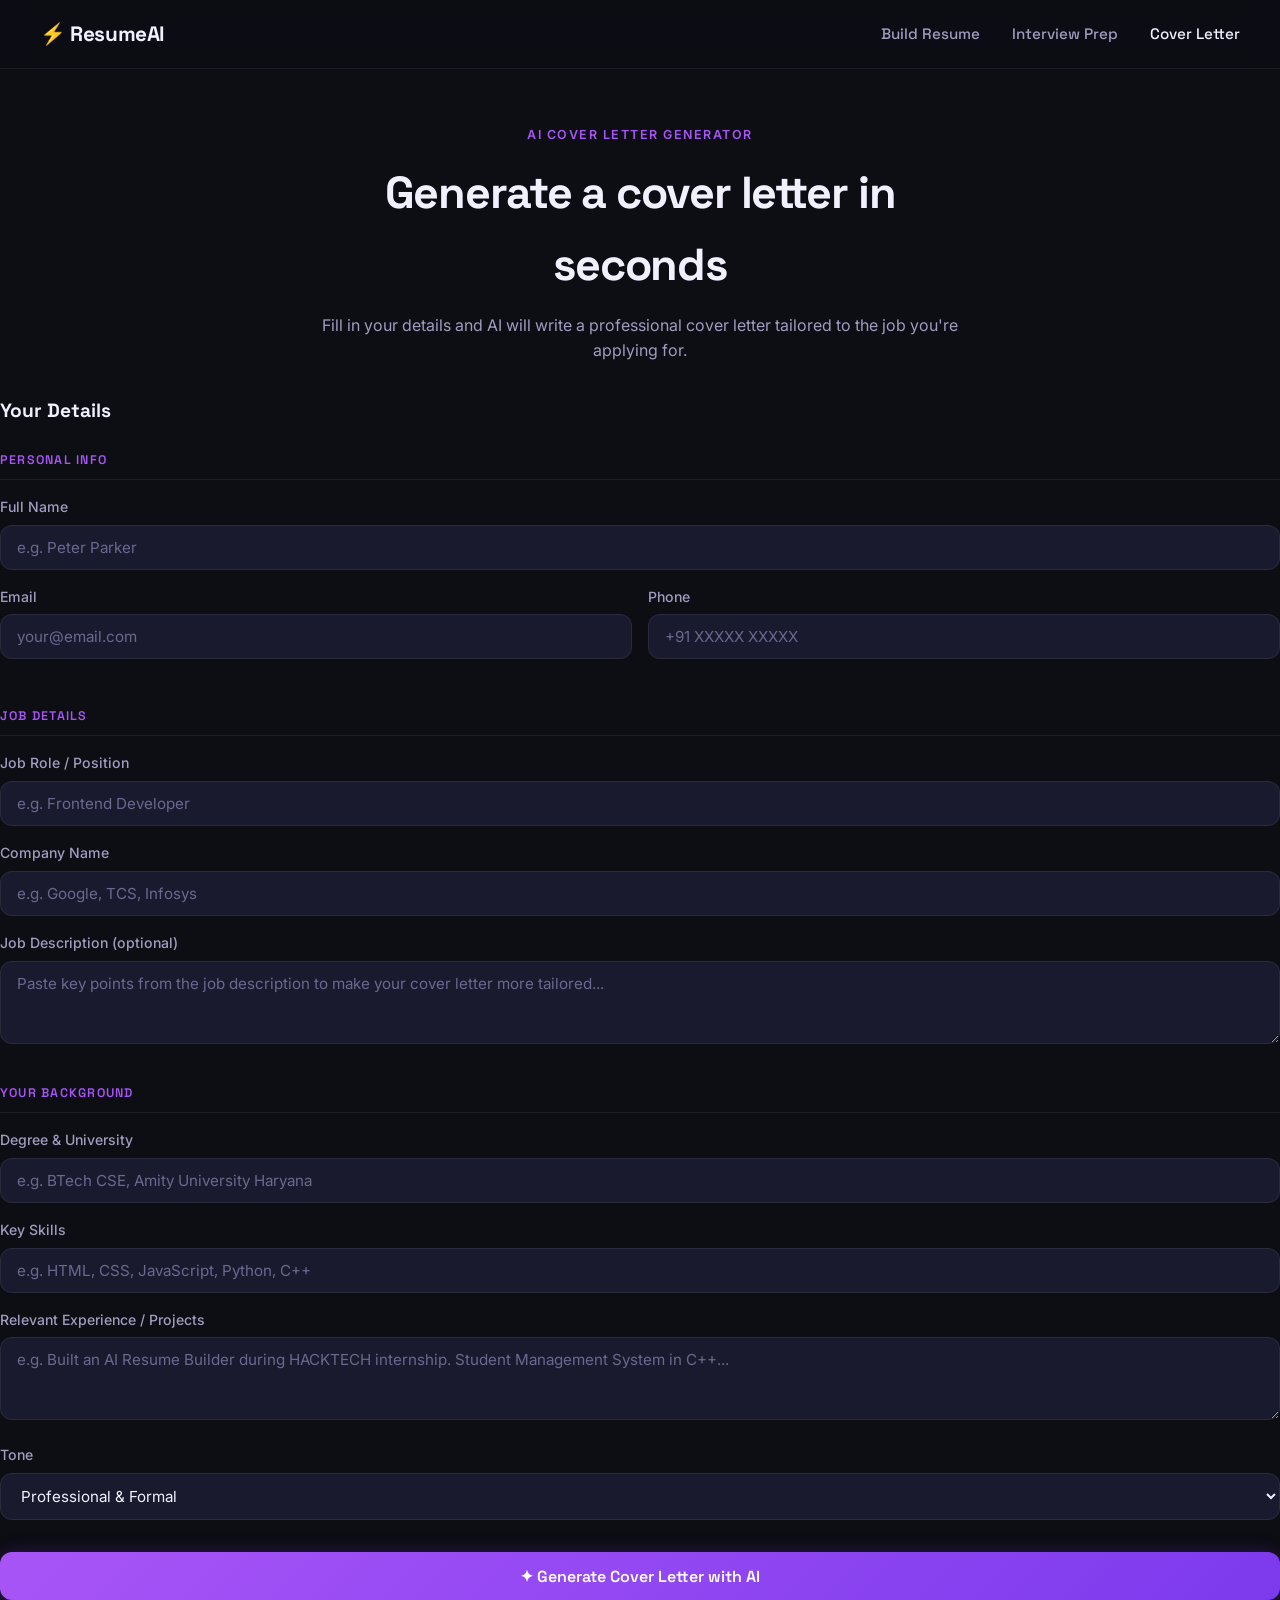
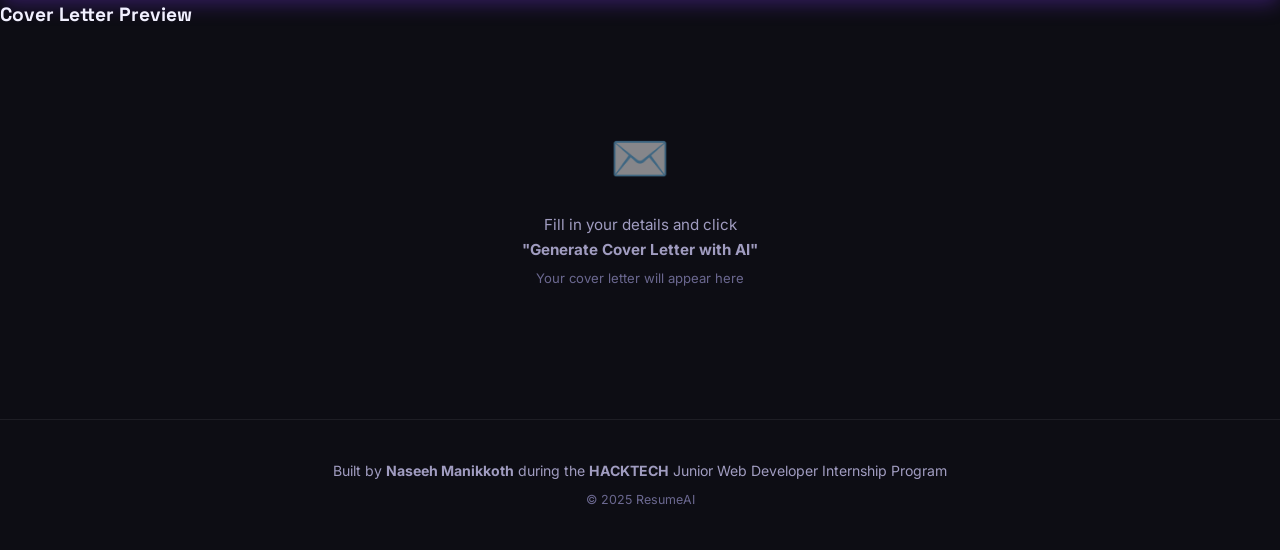
==== cover-letter.html @ a8043002 "Create cover-letter.html" ====
<!DOCTYPE html>
<html lang="en">
<head>
  <meta charset="UTF-8"/>
  <meta name="viewport" content="width=device-width, initial-scale=1.0"/>
  <title>Cover Letter Generator | ResumeAI</title>
  <link rel="stylesheet" href="css/style.css"/>
  <link rel="stylesheet" href="css/cover.css"/>
  <link href="https://fonts.googleapis.com/css2?family=Space+Grotesk:wght@400;500;600;700&family=Inter:wght@300;400;500&display=swap" rel="stylesheet"/>
</head>
<body>

  <!-- NAVBAR -->
  <nav class="navbar">
    <a href="index.html" class="nav-logo">⚡ ResumeAI</a>
    <div class="nav-links">
      <a href="resume-builder.html">Build Resume</a>
      <a href="interview-prep.html">Interview Prep</a>
      <a href="cover-letter.html" class="active">Cover Letter</a>
    </div>
    <div class="hamburger" onclick="toggleMenu()">☰</div>
  </nav>

  <!-- MOBILE MENU -->
  <div class="mobile-menu" id="mobileMenu">
    <a href="resume-builder.html" onclick="toggleMenu()">Build Resume</a>
    <a href="interview-prep.html" onclick="toggleMenu()">Interview Prep</a>
    <a href="cover-letter.html" onclick="toggleMenu()">Cover Letter</a>
  </div>

  <!-- PAGE HEADER -->
  <div class="page-header">
    <p class="section-eyebrow">AI Cover Letter Generator</p>
    <h1>Generate a cover letter in seconds</h1>
    <p class="page-sub">Fill in your details and AI will write a professional cover letter tailored to the job you're applying for.</p>
  </div>

  <!-- MAIN CONTENT -->
  <div class="cover-container">

    <!-- FORM PANEL -->
    <div class="form-panel">
      <h2 class="panel-title">Your Details</h2>

      <!-- Personal Info -->
      <div class="form-section">
        <h3 class="form-section-title">Personal Info</h3>
        <div class="form-group">
          <label for="fullName">Full Name</label>
          <input type="text" id="fullName" placeholder="e.g. Peter Parker"/>
        </div>
        <div class="form-row">
          <div class="form-group">
            <label for="email">Email</label>
            <input type="email" id="email" placeholder="your@email.com"/>
          </div>
          <div class="form-group">
            <label for="phone">Phone</label>
            <input type="text" id="phone" placeholder="+91 XXXXX XXXXX"/>
          </div>
        </div>
      </div>

      <!-- Job Details -->
      <div class="form-section">
        <h3 class="form-section-title">Job Details</h3>
        <div class="form-group">
          <label for="jobRole">Job Role / Position</label>
          <input type="text" id="jobRole" placeholder="e.g. Frontend Developer"/>
        </div>
        <div class="form-group">
          <label for="companyName">Company Name</label>
          <input type="text" id="companyName" placeholder="e.g. Google, TCS, Infosys"/>
        </div>
        <div class="form-group">
          <label for="jobDesc">Job Description (optional)</label>
          <textarea id="jobDesc" rows="3" placeholder="Paste key points from the job description to make your cover letter more tailored..."></textarea>
        </div>
      </div>

      <!-- Your Background -->
      <div class="form-section">
        <h3 class="form-section-title">Your Background</h3>
        <div class="form-group">
          <label for="degree">Degree & University</label>
          <input type="text" id="degree" placeholder="e.g. BTech CSE, Amity University Haryana"/>
        </div>
        <div class="form-group">
          <label for="skills">Key Skills</label>
          <input type="text" id="skills" placeholder="e.g. HTML, CSS, JavaScript, Python, C++"/>
        </div>
        <div class="form-group">
          <label for="experience">Relevant Experience / Projects</label>
          <textarea id="experience" rows="3" placeholder="e.g. Built an AI Resume Builder during HACKTECH internship. Student Management System in C++..."></textarea>
        </div>
        <div class="form-group">
          <label for="tone">Tone</label>
          <select id="tone">
            <option value="professional">Professional & Formal</option>
            <option value="enthusiastic">Enthusiastic & Energetic</option>
            <option value="confident">Confident & Bold</option>
          </select>
        </div>
      </div>

      <button class="btn-primary btn-full" onclick="generateCoverLetter()">
        ✦ Generate Cover Letter with AI
      </button>
    </div>

    <!-- PREVIEW PANEL -->
    <div class="preview-panel">
      <div class="preview-header">
        <h2 class="panel-title">Cover Letter Preview</h2>
        <button class="btn-download" onclick="downloadCoverLetter()" id="downloadBtn" style="display:none;">📥 Download PDF</button>
      </div>

      <!-- Empty State -->
      <div class="empty-state" id="emptyState">
        <div class="empty-icon">✉️</div>
        <p>Fill in your details and click<br/><strong>"Generate Cover Letter with AI"</strong></p>
        <p class="empty-sub">Your cover letter will appear here</p>
      </div>

      <!-- Loading State -->
      <div class="loading-state" id="loadingState" style="display:none;">
        <div class="loader"></div>
        <p>AI is writing your cover letter...</p>
      </div>

      <!-- Cover Letter Output -->
      <div class="cover-output" id="coverOutput" style="display:none;">
        <div id="coverContent"></div>
      </div>
    </div>

  </div>

  <!-- FOOTER -->
  <footer class="footer">
    <p class="footer-credit">Built by <strong>Naseeh Manikkoth</strong> during the <strong>HACKTECH</strong> Junior Web Developer Internship Program</p>
    <p class="footer-copy">© 2025 ResumeAI</p>
  </footer>

  <script src="js/main.js"></script>
  <script src="js/gemini.js"></script>
  <script src="js/cover.js"></script>
</body>
</html>
---- css/style.css ----
/* =============================================
   RESUMEAI — GLOBAL STYLES
   Theme: Purple & Dark (Modern/Techy)
   Fonts: Space Grotesk (display) + Inter (body)
============================================= */

/* --- RESET & BASE --- */
*, *::before, *::after { box-sizing: border-box; margin: 0; padding: 0; }

:root {
  --bg-base:        #0d0d14;
  --bg-surface:     #13131f;
  --bg-card:        #1a1a2e;
  --bg-card-hover:  #1f1f38;
  --purple-bright:  #a855f7;
  --purple-mid:     #7c3aed;
  --purple-soft:    #6d28d9;
  --purple-glow:    rgba(168, 85, 247, 0.15);
  --purple-border:  rgba(168, 85, 247, 0.25);
  --text-primary:   #f1f0ff;
  --text-secondary: #a09cc0;
  --text-muted:     #6b6890;
  --border:         rgba(255,255,255,0.07);
  --border-hover:   rgba(168, 85, 247, 0.4);
  --gradient:       linear-gradient(135deg, #a855f7, #7c3aed);
  --font-display:   'Space Grotesk', sans-serif;
  --font-body:      'Inter', sans-serif;
  --radius:         12px;
  --radius-lg:      20px;
  --transition:     0.2s ease;
}

html { scroll-behavior: smooth; }

body {
  background-color: var(--bg-base);
  color: var(--text-primary);
  font-family: var(--font-body);
  font-size: 16px;
  line-height: 1.6;
  min-height: 100vh;
}

a { color: var(--purple-bright); text-decoration: none; transition: color var(--transition); }
a:hover { color: #c084fc; }

input, select, textarea {
  width: 100%;
  background: var(--bg-card);
  border: 1px solid var(--border);
  border-radius: var(--radius);
  color: var(--text-primary);
  font-family: var(--font-body);
  font-size: 0.95rem;
  padding: 0.75rem 1rem;
  outline: none;
  transition: border-color var(--transition), box-shadow var(--transition);
}
input::placeholder, textarea::placeholder { color: var(--text-muted); }
input:focus, select:focus, textarea:focus {
  border-color: var(--purple-bright);
  box-shadow: 0 0 0 3px var(--purple-glow);
}
select option { background: var(--bg-card); }
textarea { resize: vertical; }

/* --- BUTTONS --- */
.btn-primary {
  display: inline-block;
  background: var(--gradient);
  color: #fff;
  font-family: var(--font-display);
  font-size: 1rem;
  font-weight: 600;
  padding: 0.85rem 2rem;
  border-radius: var(--radius);
  border: none;
  cursor: pointer;
  transition: opacity var(--transition), transform var(--transition), box-shadow var(--transition);
  box-shadow: 0 4px 20px rgba(124, 58, 237, 0.35);
}
.btn-primary:hover {
  opacity: 0.92;
  transform: translateY(-1px);
  box-shadow: 0 6px 28px rgba(124, 58, 237, 0.5);
  color: #fff;
}

.btn-secondary {
  display: inline-block;
  background: transparent;
  color: var(--purple-bright);
  font-family: var(--font-display);
  font-size: 1rem;
  font-weight: 600;
  padding: 0.85rem 2rem;
  border-radius: var(--radius);
  border: 1.5px solid var(--purple-border);
  cursor: pointer;
  transition: background var(--transition), border-color var(--transition);
}
.btn-secondary:hover {
  background: var(--purple-glow);
  border-color: var(--purple-bright);
  color: var(--purple-bright);
}

.btn-full { width: 100%; text-align: center; }

/* --- NAVBAR --- */
.navbar {
  display: flex;
  align-items: center;
  justify-content: space-between;
  padding: 1.1rem 2.5rem;
  background: rgba(13,13,20,0.85);
  backdrop-filter: blur(12px);
  border-bottom: 1px solid var(--border);
  position: sticky;
  top: 0;
  z-index: 100;
}

.nav-logo {
  font-family: var(--font-display);
  font-size: 1.3rem;
  font-weight: 700;
  color: var(--text-primary);
  letter-spacing: -0.02em;
}

.nav-links {
  display: flex;
  align-items: center;
  gap: 2rem;
}
.nav-links a {
  color: var(--text-secondary);
  font-family: var(--font-display);
  font-size: 0.95rem;
  font-weight: 500;
}
.nav-links a:hover, .nav-links a.active { color: var(--text-primary); }
.btn-nav {
  background: var(--gradient);
  color: #fff !important;
  padding: 0.5rem 1.25rem;
  border-radius: var(--radius);
  font-size: 0.9rem !important;
}
.btn-nav:hover { opacity: 0.88; }

.hamburger {
  display: none;
  font-size: 1.5rem;
  cursor: pointer;
  color: var(--text-primary);
}

.mobile-menu {
  display: none;
  flex-direction: column;
  gap: 0;
  background: var(--bg-surface);
  border-bottom: 1px solid var(--border);
}
.mobile-menu a {
  padding: 1rem 2rem;
  color: var(--text-secondary);
  font-family: var(--font-display);
  border-bottom: 1px solid var(--border);
}
.mobile-menu a:hover { color: var(--text-primary); background: var(--bg-card); }
.mobile-menu.open { display: flex; }

/* --- HERO --- */
.hero {
  text-align: center;
  padding: 6rem 2rem 5rem;
  max-width: 820px;
  margin: 0 auto;
  position: relative;
}

.hero::before {
  content: '';
  position: absolute;
  top: -100px;
  left: 50%;
  transform: translateX(-50%);
  width: 600px;
  height: 600px;
  background: radial-gradient(ellipse, rgba(124,58,237,0.12) 0%, transparent 70%);
  pointer-events: none;
  z-index: 0;
}

.hero > * { position: relative; z-index: 1; }

.hero-badge {
  display: inline-block;
  background: var(--bg-card);
  border: 1px solid var(--purple-border);
  color: var(--purple-bright);
  font-size: 0.82rem;
  font-weight: 500;
  padding: 0.4rem 1rem;
  border-radius: 999px;
  margin-bottom: 1.75rem;
  letter-spacing: 0.03em;
}

.hero-title {
  font-family: var(--font-display);
  font-size: clamp(2.6rem, 6vw, 4.2rem);
  font-weight: 700;
  line-height: 1.1;
  letter-spacing: -0.03em;
  margin-bottom: 1.25rem;
  color: var(--text-primary);
}

.gradient-text {
  background: var(--gradient);
  -webkit-background-clip: text;
  -webkit-text-fill-color: transparent;
  background-clip: text;
}

.hero-sub {
  font-size: 1.1rem;
  color: var(--text-secondary);
  max-width: 560px;
  margin: 0 auto 2.5rem;
  line-height: 1.7;
}

.hero-buttons {
  display: flex;
  gap: 1rem;
  justify-content: center;
  flex-wrap: wrap;
  margin-bottom: 3rem;
}

.hero-stats {
  display: flex;
  align-items: center;
  justify-content: center;
  gap: 1.5rem;
}
.stat { display: flex; flex-direction: column; align-items: center; }
.stat-num {
  font-family: var(--font-display);
  font-size: 1.4rem;
  font-weight: 700;
  color: var(--purple-bright);
}
.stat-label { font-size: 0.78rem; color: var(--text-muted); text-transform: uppercase; letter-spacing: 0.05em; }
.stat-divider { width: 1px; height: 36px; background: var(--border); }

/* --- SECTION SHARED --- */
.section-eyebrow {
  font-size: 0.78rem;
  font-weight: 600;
  text-transform: uppercase;
  letter-spacing: 0.12em;
  color: var(--purple-bright);
  margin-bottom: 0.75rem;
}
.section-title {
  font-family: var(--font-display);
  font-size: clamp(1.8rem, 3vw, 2.5rem);
  font-weight: 700;
  letter-spacing: -0.025em;
  margin-bottom: 3rem;
  color: var(--text-primary);
}

/* --- FEATURES --- */
.features {
  padding: 5rem 2rem;
  max-width: 1100px;
  margin: 0 auto;
  text-align: center;
}
.features-grid {
  display: grid;
  grid-template-columns: repeat(auto-fit, minmax(220px, 1fr));
  gap: 1.25rem;
}
.feature-card {
  background: var(--bg-card);
  border: 1px solid var(--border);
  border-radius: var(--radius-lg);
  padding: 2rem 1.5rem;
  text-align: left;
  transition: border-color var(--transition), transform var(--transition);
}
.feature-card:hover {
  border-color: var(--border-hover);
  transform: translateY(-3px);
}
.feature-card--highlight {
  border-color: var(--purple-border);
  background: linear-gradient(135deg, var(--bg-card) 0%, rgba(124,58,237,0.08) 100%);
}
.feature-icon { font-size: 2rem; margin-bottom: 1rem; }
.feature-card h3 {
  font-family: var(--font-display);
  font-size: 1.1rem;
  font-weight: 600;
  margin-bottom: 0.5rem;
  color: var(--text-primary);
}
.feature-card p { font-size: 0.9rem; color: var(--text-secondary); line-height: 1.6; }

/* --- HOW IT WORKS --- */
.how-it-works {
  padding: 5rem 2rem;
  max-width: 900px;
  margin: 0 auto;
  text-align: center;
}
.steps {
  display: flex;
  align-items: center;
  justify-content: center;
  gap: 1rem;
  flex-wrap: wrap;
}
.step {
  background: var(--bg-card);
  border: 1px solid var(--border);
  border-radius: var(--radius-lg);
  padding: 2rem 1.5rem;
  flex: 1;
  min-width: 180px;
  max-width: 240px;
  text-align: left;
}
.step-num {
  font-family: var(--font-display);
  font-size: 2rem;
  font-weight: 700;
  color: var(--purple-bright);
  opacity: 0.5;
  margin-bottom: 0.75rem;
}
.step h3 {
  font-family: var(--font-display);
  font-size: 1rem;
  font-weight: 600;
  margin-bottom: 0.4rem;
}
.step p { font-size: 0.88rem; color: var(--text-secondary); }
.step-arrow { font-size: 1.5rem; color: var(--text-muted); }

/* --- CTA --- */
.cta-section {
  text-align: center;
  padding: 5rem 2rem;
  max-width: 600px;
  margin: 0 auto;
}
.cta-section h2 {
  font-family: var(--font-display);
  font-size: clamp(1.8rem, 3vw, 2.5rem);
  font-weight: 700;
  letter-spacing: -0.025em;
  margin-bottom: 0.75rem;
}
.cta-section p { color: var(--text-secondary); margin-bottom: 2rem; }

/* --- PAGE HEADER (inner pages) --- */
.page-header {
  text-align: center;
  padding: 3.5rem 2rem 2rem;
  max-width: 700px;
  margin: 0 auto;
}
.page-header h1 {
  font-family: var(--font-display);
  font-size: clamp(1.8rem, 4vw, 2.8rem);
  font-weight: 700;
  letter-spacing: -0.025em;
  margin-bottom: 0.75rem;
}
.page-sub { color: var(--text-secondary); font-size: 1rem; }

/* --- FORM SHARED --- */
.form-section { margin-bottom: 2rem; }
.form-section-title {
  font-family: var(--font-display);
  font-size: 0.78rem;
  font-weight: 600;
  text-transform: uppercase;
  letter-spacing: 0.1em;
  color: var(--purple-bright);
  margin-bottom: 1rem;
  padding-bottom: 0.5rem;
  border-bottom: 1px solid var(--border);
}
.form-group { margin-bottom: 1rem; }
.form-group label {
  display: block;
  font-size: 0.88rem;
  font-weight: 500;
  color: var(--text-secondary);
  margin-bottom: 0.4rem;
}
.form-row {
  display: grid;
  grid-template-columns: 1fr 1fr;
  gap: 1rem;
}
.panel-title {
  font-family: var(--font-display);
  font-size: 1.2rem;
  font-weight: 700;
  margin-bottom: 1.5rem;
  color: var(--text-primary);
}

/* --- EMPTY & LOADING STATES --- */
.empty-state {
  display: flex;
  flex-direction: column;
  align-items: center;
  justify-content: center;
  height: 300px;
  text-align: center;
  color: var(--text-secondary);
}
.empty-icon { font-size: 3rem; margin-bottom: 1rem; opacity: 0.5; }
.empty-state p { font-size: 0.95rem; line-height: 1.6; }
.empty-sub { font-size: 0.82rem !important; color: var(--text-muted); margin-top: 0.4rem; }

.loading-state {
  display: flex;
  flex-direction: column;
  align-items: center;
  justify-content: center;
  height: 300px;
  gap: 1.25rem;
  color: var(--text-secondary);
}
.loader {
  width: 40px;
  height: 40px;
  border: 3px solid var(--border);
  border-top-color: var(--purple-bright);
  border-radius: 50%;
  animation: spin 0.8s linear infinite;
}
@keyframes spin { to { transform: rotate(360deg); } }

/* --- FOOTER --- */
.footer {
  text-align: center;
  padding: 2.5rem 2rem;
  border-top: 1px solid var(--border);
  margin-top: 4rem;
}
.footer-logo {
  font-family: var(--font-display);
  font-size: 1.2rem;
  font-weight: 700;
  margin-bottom: 0.75rem;
}
.footer-credit { font-size: 0.88rem; color: var(--text-secondary); margin-bottom: 0.5rem; }
.footer-links { font-size: 0.85rem; margin-bottom: 0.5rem; }
.footer-links a { color: var(--text-muted); }
.footer-links a:hover { color: var(--purple-bright); }
.footer-copy { font-size: 0.78rem; color: var(--text-muted); }

/* --- RESPONSIVE --- */
@media (max-width: 768px) {
  .nav-links { display: none; }
  .hamburger { display: block; }
  .navbar { padding: 1rem 1.5rem; }
  .form-row { grid-template-columns: 1fr; }
  .hero { padding: 4rem 1.5rem 3rem; }
  .features, .how-it-works { padding: 3rem 1.5rem; }
  .steps { flex-direction: column; align-items: stretch; }
  .step { max-width: 100%; }
  .step-arrow { transform: rotate(90deg); }
}
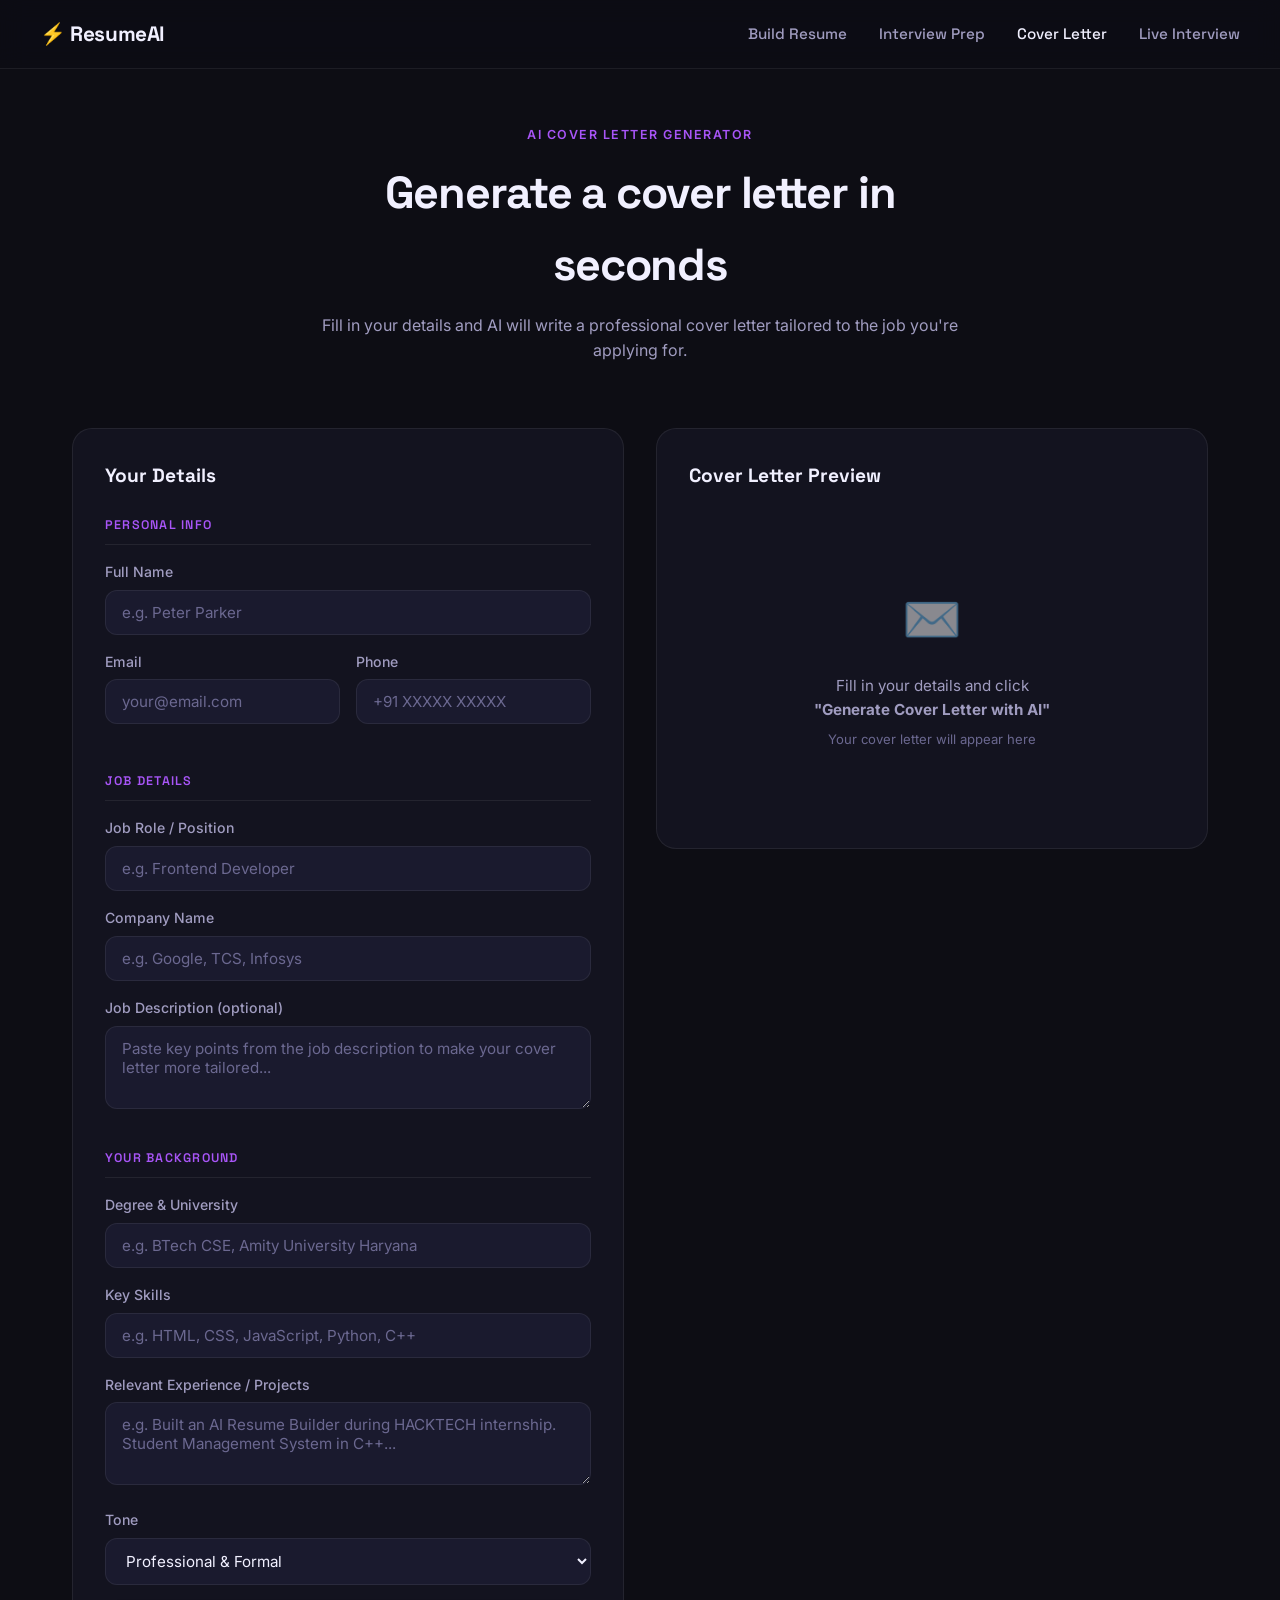
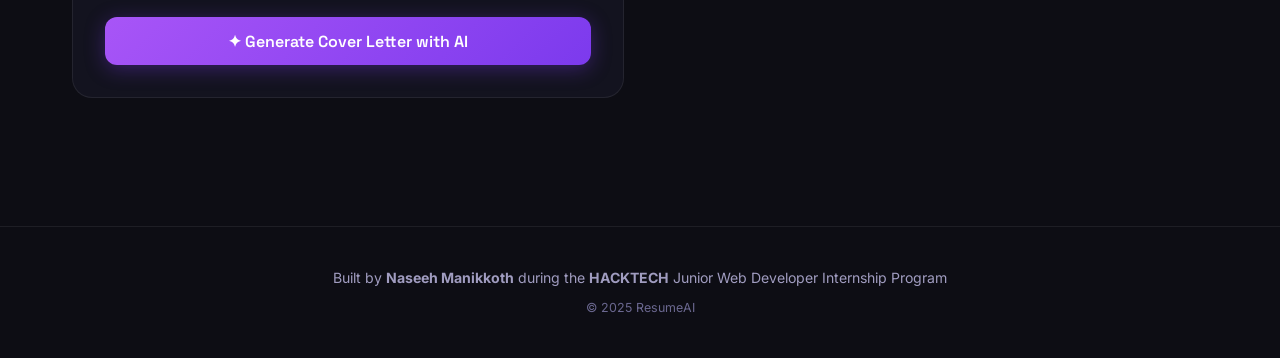
==== commit 17837cc4: "Update cover-letter.html" ====
--- a/cover-letter.html
+++ b/cover-letter.html
@@ -17,6 +17,7 @@
       <a href="resume-builder.html">Build Resume</a>
       <a href="interview-prep.html">Interview Prep</a>
       <a href="cover-letter.html" class="active">Cover Letter</a>
+      <a href="live-interview.html">Live Interview</a>
     </div>
     <div class="hamburger" onclick="toggleMenu()">☰</div>
   </nav>
--- a/css/cover.css
+++ b/css/cover.css
@@ -0,0 +1,80 @@
+.cover-container {
+  display: grid;
+  grid-template-columns: 1fr 1fr;
+  gap: 2rem;
+  max-width: 1200px;
+  margin: 0 auto;
+  padding: 2rem 2rem 4rem;
+}
+
+.form-panel {
+  background: var(--bg-surface);
+  border: 1px solid var(--border);
+  border-radius: var(--radius-lg);
+  padding: 2rem;
+  height: fit-content;
+}
+
+.preview-panel {
+  background: var(--bg-surface);
+  border: 1px solid var(--border);
+  border-radius: var(--radius-lg);
+  padding: 2rem;
+  position: sticky;
+  top: 80px;
+  height: fit-content;
+  max-height: calc(100vh - 100px);
+  overflow-y: auto;
+}
+
+.preview-header {
+  display: flex;
+  align-items: center;
+  justify-content: space-between;
+  margin-bottom: 1.5rem;
+}
+.preview-header .panel-title { margin-bottom: 0; }
+
+.btn-download {
+  background: var(--bg-card);
+  border: 1px solid var(--purple-border);
+  color: var(--purple-bright);
+  font-family: var(--font-display);
+  font-size: 0.85rem;
+  font-weight: 600;
+  padding: 0.5rem 1rem;
+  border-radius: var(--radius);
+  cursor: pointer;
+  transition: background var(--transition);
+}
+.btn-download:hover { background: var(--purple-glow); }
+
+.cover-output {
+  background: #fff;
+  color: #1a1a2e;
+  border-radius: var(--radius);
+  padding: 2rem;
+  font-family: var(--font-body);
+}
+
+.cover-date { font-size: 0.88rem; color: #555; margin-bottom: 1.5rem; }
+
+.cover-sender { margin-bottom: 1.5rem; }
+.cover-sender h3 { font-family: 'Space Grotesk', sans-serif; font-size: 1.2rem; font-weight: 700; color: #1a1a2e; }
+.cover-sender p { font-size: 0.82rem; color: #555; margin-top: 0.2rem; }
+
+.cover-recipient { margin-bottom: 1.5rem; padding-bottom: 1rem; border-bottom: 1px solid #e5e7eb; }
+.cover-recipient p { font-size: 0.88rem; color: #333; line-height: 1.5; }
+
+.cover-subject { font-family: 'Space Grotesk', sans-serif; font-size: 0.95rem; font-weight: 700; color: #7c3aed; margin-bottom: 1.25rem; }
+
+.cover-body p { font-size: 0.9rem; color: #333; line-height: 1.8; margin-bottom: 1rem; }
+
+.cover-closing { margin-top: 1.5rem; }
+.cover-closing p { font-size: 0.88rem; color: #333; }
+.cover-closing .cover-name { font-family: 'Space Grotesk', sans-serif; font-size: 1rem; font-weight: 700; color: #1a1a2e; margin-top: 0.5rem; }
+
+@media (max-width: 900px) {
+  .cover-container { grid-template-columns: 1fr; }
+  .preview-panel { position: static; max-height: none; }
+}
